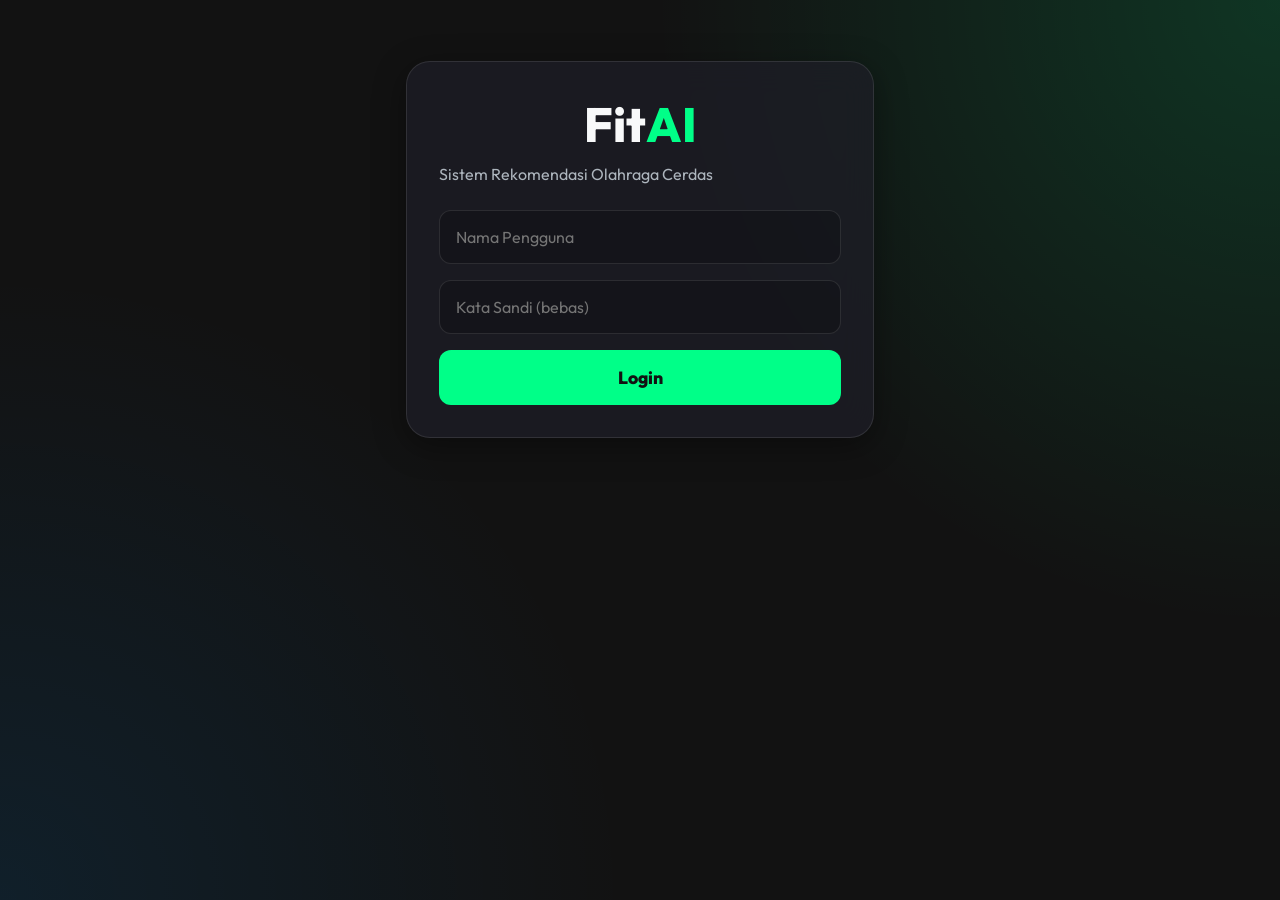
==== sports_app/index.html @ 69529501 "zain" ====
<!DOCTYPE html>
<html lang="id">
<head>
    <meta charset="UTF-8">
    <meta name="viewport" content="width=device-width, initial-scale=1.0">
    <title>Sistem Rekomendasi Olahraga Cerdas</title>
    <link href="https://fonts.googleapis.com/css2?family=Outfit:wght@300;400;600;800&display=swap" rel="stylesheet">
    <link rel="stylesheet" href="style.css">
</head>
<body>
    <div class="app-container">
        <!-- VIEW: LOGIN -->
        <section id="view-login" class="view active glass-panel">
            <h1 class="logo-text">Fit<span class="accent">AI</span></h1>
            <p>Sistem Rekomendasi Olahraga Cerdas</p>
            <form id="login-form">
                <input type="text" id="username" placeholder="Nama Pengguna" required>
                <input type="password" id="password" placeholder="Kata Sandi (bebas)" required>
                <button type="submit" class="btn primary-btn">Login</button>
            </form>
        </section>

        <!-- VIEW: IDENTITAS -->
        <section id="view-identitas" class="view glass-panel">
            <h2>Lengkapi Identitas Anda</h2>
            <p>Data biometrik diperlukan agar AI dapat merekomendasikan olahraga yang tepat.</p>
            <form id="identitas-form">
                <div class="input-group">
                    <label for="age">Usia (10-65 tahun):</label>
                    <input type="number" id="age" min="10" max="65" required>
                </div>
                <div class="input-group">
                    <label for="weight">Berat Badan (kg):</label>
                    <input type="number" id="weight" min="20" max="200" required>
                </div>
                <div class="input-group">
                    <label for="height">Tinggi Badan (cm):</label>
                    <input type="number" id="height" min="100" max="250" required>
                </div>
                <div class="input-group">
                    <label for="disability">Kondisi Khusus / Disabilitas:</label>
                    <select id="disability">
                        <option value="none">Tidak Ada (Sehat)</option>
                        <option value="wheelchair">Pengguna Kursi Roda</option>
                        <option value="asthma">Asma Ringan</option>
                        <option value="joint_pain">Nyeri Sendi / Osteoartritis</option>
                    </select>
                </div>
                <button type="submit" class="btn primary-btn">Simpan & Lanjutkan</button>
            </form>
        </section>

        <!-- VIEW: DASHBOARD -->
        <section id="view-dashboard" class="view glass-panel">
            <header class="dashboard-header">
                <h2>Halo, <span id="user-display">User</span>! 👋</h2>
                <button id="btn-logout" class="btn outline-btn small-btn">Logout</button>
            </header>
            
            <div class="profile-card">
                <h3>Profil Biometrik Anda</h3>
                <p>Status: <strong id="profile-status" class="accent">Menganalisis...</strong></p>
            </div>

            <div class="menu-grid">
                <button id="btn-rekomendasi" class="card-btn">
                    <span class="icon">🏃</span>
                    Rekomendasi Olahraga
                </button>
                <button id="btn-misi" class="card-btn">
                    <span class="icon">🎯</span>
                    Misi Harian
                </button>
                <button id="btn-timer" class="card-btn">
                    <span class="icon">⏱️</span>
                    Mulai Olahraga (Timer)
                </button>
            </div>
        </section>

        <!-- VIEW: REKOMENDASI OLAHRAGA -->
        <section id="view-rekomendasi" class="view glass-panel">
            <button class="btn back-btn" data-target="view-dashboard">⬅ Kembali ke Dashboard</button>
            <h2>Rekomendasi AI 🤖</h2>
            <p>Berdasarkan profil Anda, berikut adalah olahraga terbaik:</p>
            
            <div id="rekomendasi-list" class="list-container">
                <!-- Diisi oleh JS -->
            </div>
        </section>

        <!-- VIEW: MISI HARIAN -->
        <section id="view-misi" class="view glass-panel">
            <button class="btn back-btn" data-target="view-dashboard">⬅ Kembali ke Dashboard</button>
            <h2>Misi Harian Anda 🎯</h2>
            <div class="mission-card">
                <input type="checkbox" id="misi1">
                <label for="misi1">Lakukan pemanasan selama 5 menit</label>
            </div>
            <div class="mission-card">
                <input type="checkbox" id="misi2">
                <label for="misi2">Selesaikan sesi olahraga rekomendasi AI hari ini</label>
            </div>
            <div class="mission-card">
                <input type="checkbox" id="misi3">
                <label for="misi3">Minum 2 liter air putih setelah berolahraga</label>
            </div>
        </section>

        <!-- VIEW: TIMER -->
        <section id="view-timer" class="view glass-panel">
            <button class="btn back-btn" data-target="view-dashboard">⬅ Kembali ke Dashboard</button>
            <h2>Sesi Olahraga ⏱️</h2>
            <p>Waktu yang disarankan AI: <strong id="ai-timer-recommendation">-- menit</strong></p>
            
            <div class="timer-display" id="timer-display">00:00</div>
            
            <div class="timer-controls">
                <button id="btn-start-timer" class="btn primary-btn">Mulai</button>
                <button id="btn-pause-timer" class="btn outline-btn">Jeda</button>
                <button id="btn-reset-timer" class="btn alert-btn">Reset</button>
            </div>
        </section>
    </div>
    
    <script src="app.js"></script>
</body>
</html>
---- sports_app/style.css ----
:root {
    --bg-dark: #121212;
    --bg-panel: rgba(30, 30, 40, 0.7);
    --border-panel: rgba(255, 255, 255, 0.1);
    --text-main: #f8f9fa;
    --text-muted: #adb5bd;
    --accent: #00ff88;
    --accent-hover: #00cc6a;
    --alert: #ff4757;
    --glass-shadow: 0 8px 32px 0 rgba(0, 0, 0, 0.37);
}

* {
    box-sizing: border-box;
    margin: 0;
    padding: 0;
    font-family: 'Outfit', sans-serif;
}

body {
    background-color: var(--bg-dark);
    color: var(--text-main);
    min-height: 100vh;
    display: flex;
    justify-content: center;
    align-items: center;
    background-image: 
        radial-gradient(circle at top right, rgba(0, 255, 136, 0.15), transparent 40%),
        radial-gradient(circle at bottom left, rgba(0, 150, 255, 0.1), transparent 40%);
}

.app-container {
    width: 100%;
    max-width: 500px;
    padding: 1rem;
    position: relative;
    min-height: 90vh;
}

.view {
    display: none;
    animation: fadeIn 0.4s ease-out forwards;
}

.view.active {
    display: block;
}

.glass-panel {
    background: var(--bg-panel);
    backdrop-filter: blur(16px);
    -webkit-backdrop-filter: blur(16px);
    border: 1px solid var(--border-panel);
    border-radius: 24px;
    padding: 2rem;
    box-shadow: var(--glass-shadow);
}

h1, h2, h3 {
    margin-bottom: 1rem;
    font-weight: 800;
}

.logo-text {
    font-size: 3rem;
    text-align: center;
    margin-bottom: 0.5rem;
}

.accent {
    color: var(--accent);
}

p {
    color: var(--text-muted);
    margin-bottom: 1.5rem;
    line-height: 1.5;
}

input[type="text"],
input[type="password"],
input[type="number"],
select {
    width: 100%;
    padding: 1rem;
    margin-bottom: 1rem;
    background: rgba(0, 0, 0, 0.2);
    border: 1px solid var(--border-panel);
    border-radius: 12px;
    color: var(--text-main);
    font-size: 1rem;
    outline: none;
    transition: border-color 0.3s;
}

input:focus, select:focus {
    border-color: var(--accent);
}

.input-group label {
    display: block;
    margin-bottom: 0.5rem;
    font-weight: 600;
    color: var(--text-muted);
}

.btn {
    width: 100%;
    padding: 1rem;
    border: none;
    border-radius: 12px;
    font-size: 1.1rem;
    font-weight: 800;
    cursor: pointer;
    transition: all 0.3s ease;
}

.primary-btn {
    background-color: var(--accent);
    color: var(--bg-dark);
}

.primary-btn:hover {
    background-color: var(--accent-hover);
    box-shadow: 0 0 20px rgba(0, 255, 136, 0.4);
}

.outline-btn {
    background-color: transparent;
    border: 2px solid var(--text-muted);
    color: var(--text-main);
}

.alert-btn {
    background-color: transparent;
    border: 2px solid var(--alert);
    color: var(--alert);
}

.small-btn {
    width: auto;
    padding: 0.5rem 1rem;
    font-size: 0.9rem;
}

.back-btn {
    background: transparent;
    color: var(--accent);
    text-align: left;
    padding: 0;
    margin-bottom: 1.5rem;
}

.dashboard-header {
    display: flex;
    justify-content: space-between;
    align-items: center;
    margin-bottom: 1.5rem;
}

.profile-card {
    background: rgba(0, 255, 136, 0.05);
    border: 1px solid rgba(0, 255, 136, 0.2);
    border-radius: 16px;
    padding: 1.5rem;
    margin-bottom: 2rem;
}

.menu-grid {
    display: grid;
    grid-template-columns: 1fr;
    gap: 1rem;
}

.card-btn {
    background: rgba(255, 255, 255, 0.05);
    border: 1px solid var(--border-panel);
    border-radius: 16px;
    padding: 1.5rem;
    color: var(--text-main);
    font-size: 1.2rem;
    font-weight: 600;
    cursor: pointer;
    display: flex;
    align-items: center;
    transition: all 0.3s;
}

.card-btn:hover {
    background: rgba(255, 255, 255, 0.1);
    border-color: var(--accent);
    transform: translateY(-2px);
}

.card-btn .icon {
    font-size: 2rem;
    margin-right: 1rem;
}

.list-container {
    display: flex;
    flex-direction: column;
    gap: 1rem;
}

.rek-item {
    background: rgba(255, 255, 255, 0.05);
    padding: 1rem;
    border-radius: 12px;
    border-left: 4px solid var(--accent);
}

.rek-item h4 {
    margin-bottom: 0.2rem;
}

.rek-item p {
    margin-bottom: 0;
    font-size: 0.9rem;
}

.mission-card {
    display: flex;
    align-items: center;
    padding: 1rem;
    background: rgba(255, 255, 255, 0.05);
    border-radius: 12px;
    margin-bottom: 1rem;
}

.mission-card input {
    margin-right: 1rem;
    width: 20px;
    height: 20px;
}

.timer-display {
    font-size: 5rem;
    font-weight: 800;
    text-align: center;
    margin: 2rem 0;
    font-variant-numeric: tabular-nums;
}

.timer-controls {
    display: grid;
    grid-template-columns: 1fr 1fr;
    gap: 1rem;
}

.timer-controls .alert-btn {
    grid-column: span 2;
}

@keyframes fadeIn {
    from { opacity: 0; transform: scale(0.95); }
    to { opacity: 1; transform: scale(1); }
}
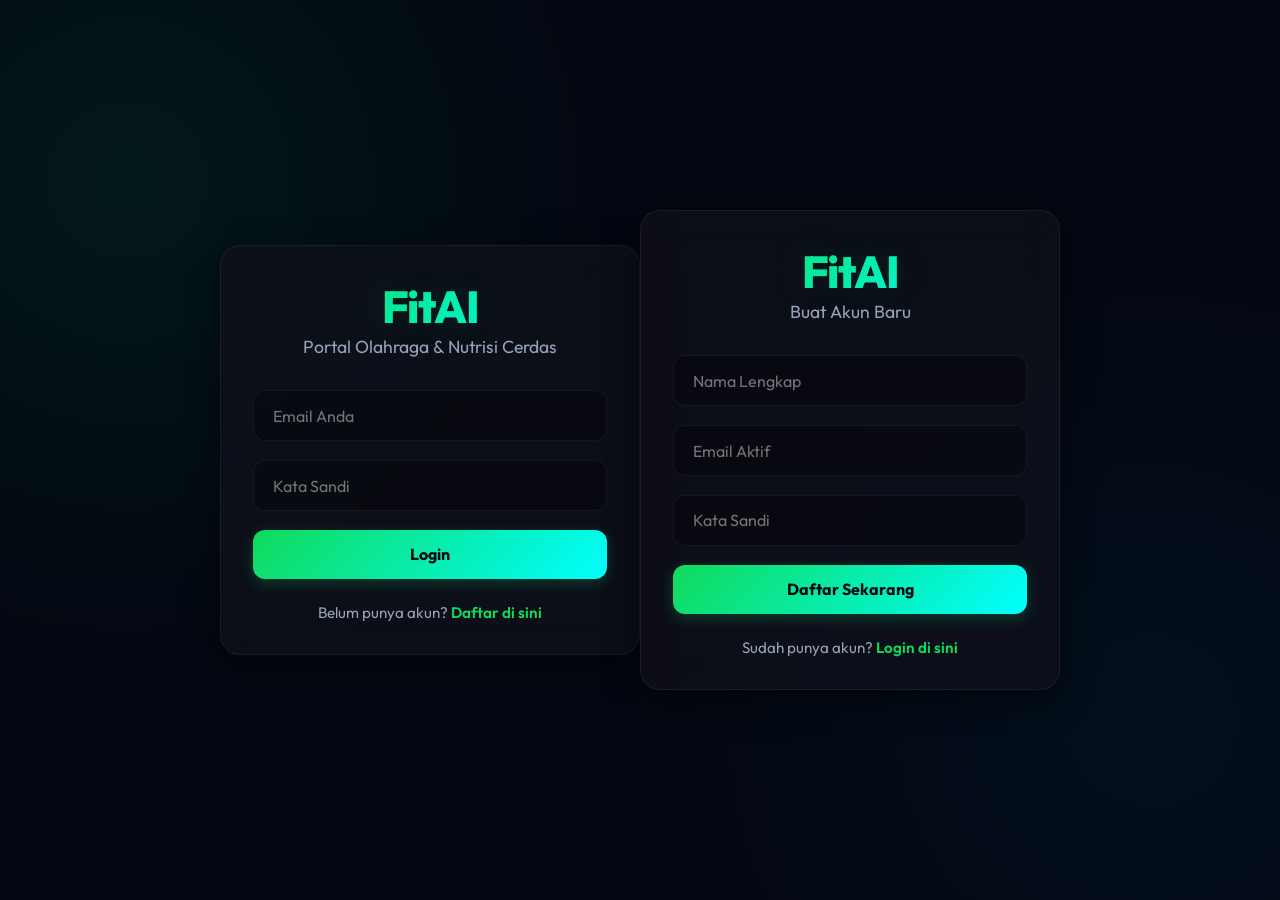
==== commit 18b30a8c: "Feat: Complete Premium FitAI App with Sidebar Layout, Multi-user auth, AI nutrition, and history log" ====
--- a/sports_app/index.html
+++ b/sports_app/index.html
@@ -3,124 +3,373 @@
 <head>
     <meta charset="UTF-8">
     <meta name="viewport" content="width=device-width, initial-scale=1.0">
-    <title>Sistem Rekomendasi Olahraga Cerdas</title>
-    <link href="https://fonts.googleapis.com/css2?family=Outfit:wght@300;400;600;800&display=swap" rel="stylesheet">
+    <title>FitAI - Portal Olahraga & Nutrisi Cerdas</title>
+    <link href="https://fonts.googleapis.com/css2?family=Outfit:wght@300;400;600;700;800&display=swap" rel="stylesheet">
     <link rel="stylesheet" href="style.css">
 </head>
 <body>
-    <div class="app-container">
+    <!-- AUTHENTICATION PANELS (FULL SCREEN) -->
+    <div id="auth-container" class="auth-container">
         <!-- VIEW: LOGIN -->
-        <section id="view-login" class="view active glass-panel">
+        <section id="view-login" class="view auth-panel glass-panel active">
             <h1 class="logo-text">Fit<span class="accent">AI</span></h1>
-            <p>Sistem Rekomendasi Olahraga Cerdas</p>
+            <p class="subtitle">Portal Olahraga & Nutrisi Cerdas</p>
             <form id="login-form">
-                <input type="text" id="username" placeholder="Nama Pengguna" required>
-                <input type="password" id="password" placeholder="Kata Sandi (bebas)" required>
+                <input type="email" id="login-email" placeholder="Email Anda" required>
+                <input type="password" id="login-password" placeholder="Kata Sandi" required>
                 <button type="submit" class="btn primary-btn">Login</button>
             </form>
+            <p class="auth-switch">Belum punya akun? <span id="link-to-register">Daftar di sini</span></p>
         </section>
 
-        <!-- VIEW: IDENTITAS -->
-        <section id="view-identitas" class="view glass-panel">
-            <h2>Lengkapi Identitas Anda</h2>
-            <p>Data biometrik diperlukan agar AI dapat merekomendasikan olahraga yang tepat.</p>
-            <form id="identitas-form">
-                <div class="input-group">
-                    <label for="age">Usia (10-65 tahun):</label>
-                    <input type="number" id="age" min="10" max="65" required>
-                </div>
-                <div class="input-group">
-                    <label for="weight">Berat Badan (kg):</label>
-                    <input type="number" id="weight" min="20" max="200" required>
-                </div>
-                <div class="input-group">
-                    <label for="height">Tinggi Badan (cm):</label>
-                    <input type="number" id="height" min="100" max="250" required>
-                </div>
-                <div class="input-group">
-                    <label for="disability">Kondisi Khusus / Disabilitas:</label>
-                    <select id="disability">
-                        <option value="none">Tidak Ada (Sehat)</option>
-                        <option value="wheelchair">Pengguna Kursi Roda</option>
-                        <option value="asthma">Asma Ringan</option>
-                        <option value="joint_pain">Nyeri Sendi / Osteoartritis</option>
-                    </select>
-                </div>
-                <button type="submit" class="btn primary-btn">Simpan & Lanjutkan</button>
+        <!-- VIEW: REGISTER -->
+        <section id="view-register" class="view auth-panel glass-panel">
+            <h1 class="logo-text">Fit<span class="accent">AI</span></h1>
+            <p class="subtitle">Buat Akun Baru</p>
+            <form id="register-form">
+                <input type="text" id="reg-name" placeholder="Nama Lengkap" required>
+                <input type="email" id="reg-email" placeholder="Email Aktif" required>
+                <input type="password" id="reg-password" placeholder="Kata Sandi" required>
+                <button type="submit" class="btn primary-btn">Daftar Sekarang</button>
             </form>
+            <p class="auth-switch">Sudah punya akun? <span id="link-to-login">Login di sini</span></p>
         </section>
-
-        <!-- VIEW: DASHBOARD -->
-        <section id="view-dashboard" class="view glass-panel">
-            <header class="dashboard-header">
-                <h2>Halo, <span id="user-display">User</span>! 👋</h2>
-                <button id="btn-logout" class="btn outline-btn small-btn">Logout</button>
-            </header>
-            
-            <div class="profile-card">
-                <h3>Profil Biometrik Anda</h3>
-                <p>Status: <strong id="profile-status" class="accent">Menganalisis...</strong></p>
+    </div>
+
+    <!-- MAIN APP LAYOUT (SIDEBAR + CONTENT - HIDDEN BY DEFAULT) -->
+    <div id="app-layout" class="app-layout hidden">
+        <!-- LEFT SIDEBAR -->
+        <aside class="sidebar glass-panel">
+            <div class="sidebar-header">
+                <h2 class="logo-text-sm">Fit<span class="accent">AI</span></h2>
+                <div class="user-avatar-card">
+                    <div class="avatar-circle" id="user-avatar-initials">U</div>
+                    <div class="avatar-info">
+                        <h4 id="sidebar-user-name">Nama User</h4>
+                        <p id="sidebar-user-role" class="role-badge">User</p>
+                    </div>
+                </div>
             </div>
 
-            <div class="menu-grid">
-                <button id="btn-rekomendasi" class="card-btn">
-                    <span class="icon">🏃</span>
-                    Rekomendasi Olahraga
-                </button>
-                <button id="btn-misi" class="card-btn">
-                    <span class="icon">🎯</span>
-                    Misi Harian
-                </button>
-                <button id="btn-timer" class="card-btn">
-                    <span class="icon">⏱️</span>
-                    Mulai Olahraga (Timer)
-                </button>
+            <!-- NAVIGATION ITEMS (DYNAMICALLY SHOWN) -->
+            <nav class="sidebar-nav">
+                <!-- USER MENU -->
+                <ul id="menu-user-list" class="nav-list">
+                    <li class="nav-item active" data-target="view-dashboard">
+                        <span class="nav-icon">📊</span> Dashboard
+                    </li>
+                    <li class="nav-item" data-target="view-identitas">
+                        <span class="nav-icon">📝</span> Lengkapi Profil
+                    </li>
+                    <li class="nav-item" data-target="view-rekomendasi">
+                        <span class="nav-icon">🤖</span> Rekomendasi AI
+                    </li>
+                    <li class="nav-item" data-target="view-misi">
+                        <span class="nav-icon">🎯</span> Misi Harian
+                    </li>
+                    <li class="nav-item" data-target="view-timer">
+                        <span class="nav-icon">⏱️</span> Timer Olahraga
+                    </li>
+                    <li class="nav-item" data-target="view-riwayat">
+                        <span class="nav-icon">📜</span> Riwayat Misi
+                    </li>
+                    <li class="nav-item" data-target="view-feedback">
+                        <span class="nav-icon">⭐</span> Kirim Ulasan
+                    </li>
+                </ul>
+
+                <!-- ADMIN MENU -->
+                <ul id="menu-admin-list" class="nav-list hidden">
+                    <li class="nav-item active" data-target="view-admin-users">
+                        <span class="nav-icon">👥</span> Daftar Pengguna
+                    </li>
+                    <li class="nav-item" data-target="view-admin-feedbacks">
+                        <span class="nav-icon">📥</span> Ulasan & Laporan
+                    </li>
+                </ul>
+            </nav>
+
+            <div class="sidebar-footer">
+                <button id="btn-logout" class="btn alert-btn outline-btn">Logout</button>
             </div>
-        </section>
-
-        <!-- VIEW: REKOMENDASI OLAHRAGA -->
-        <section id="view-rekomendasi" class="view glass-panel">
-            <button class="btn back-btn" data-target="view-dashboard">⬅ Kembali ke Dashboard</button>
-            <h2>Rekomendasi AI 🤖</h2>
-            <p>Berdasarkan profil Anda, berikut adalah olahraga terbaik:</p>
-            
-            <div id="rekomendasi-list" class="list-container">
-                <!-- Diisi oleh JS -->
-            </div>
-        </section>
-
-        <!-- VIEW: MISI HARIAN -->
-        <section id="view-misi" class="view glass-panel">
-            <button class="btn back-btn" data-target="view-dashboard">⬅ Kembali ke Dashboard</button>
-            <h2>Misi Harian Anda 🎯</h2>
-            <div class="mission-card">
-                <input type="checkbox" id="misi1">
-                <label for="misi1">Lakukan pemanasan selama 5 menit</label>
-            </div>
-            <div class="mission-card">
-                <input type="checkbox" id="misi2">
-                <label for="misi2">Selesaikan sesi olahraga rekomendasi AI hari ini</label>
-            </div>
-            <div class="mission-card">
-                <input type="checkbox" id="misi3">
-                <label for="misi3">Minum 2 liter air putih setelah berolahraga</label>
-            </div>
-        </section>
-
-        <!-- VIEW: TIMER -->
-        <section id="view-timer" class="view glass-panel">
-            <button class="btn back-btn" data-target="view-dashboard">⬅ Kembali ke Dashboard</button>
-            <h2>Sesi Olahraga ⏱️</h2>
-            <p>Waktu yang disarankan AI: <strong id="ai-timer-recommendation">-- menit</strong></p>
-            
-            <div class="timer-display" id="timer-display">00:00</div>
-            
-            <div class="timer-controls">
-                <button id="btn-start-timer" class="btn primary-btn">Mulai</button>
-                <button id="btn-pause-timer" class="btn outline-btn">Jeda</button>
-                <button id="btn-reset-timer" class="btn alert-btn">Reset</button>
-            </div>
-        </section>
+        </aside>
+
+        <!-- RIGHT CONTENT AREA -->
+        <main class="content-area">
+            <!-- VIEW: USER DASHBOARD -->
+            <section id="view-dashboard" class="content-view active-view">
+                <div class="view-header">
+                    <h2>Dashboard Olahraga Anda</h2>
+                    <p>Pantau perkembangan biometrik dan kebugaran Anda hari ini.</p>
+                </div>
+
+                <div class="dashboard-grid">
+                    <!-- AI Motivation Card -->
+                    <div class="glass-panel highlight-panel ai-motivation-card">
+                        <h3>💡 AI Motivasi Hari Ini</h3>
+                        <p id="ai-motivation-text">Silakan lengkapi profil biometrik Anda terlebih dahulu di menu sebelah kiri agar AI dapat menyusun kalimat motivasi khusus untuk Anda!</p>
+                    </div>
+
+                    <!-- Health Status Card -->
+                    <div class="glass-panel info-card">
+                        <h3>Profil Biometrik Anda</h3>
+                        <ul class="stats-list">
+                            <li><span>Usia:</span> <strong id="dash-age">--</strong></li>
+                            <li><span>IMT (BMI):</span> <strong id="dash-bmi">--</strong></li>
+                            <li><span>Status Tubuh:</span> <strong id="dash-status" class="accent">--</strong></li>
+                            <li><span>Kondisi Khusus:</span> <strong id="dash-disability">--</strong></li>
+                        </ul>
+                    </div>
+
+                    <!-- Mission Progress Card -->
+                    <div class="glass-panel info-card progress-dashboard-card">
+                        <h3>Progres Misi Hari Ini</h3>
+                        <div class="dashboard-progress-container">
+                            <div class="dashboard-progress-bar">
+                                <div id="dash-progress-fill" class="progress-fill" style="width: 0%"></div>
+                            </div>
+                            <span id="dash-progress-percent" class="progress-percentage-text">0% Selesai</span>
+                        </div>
+                        <p class="sub-text">Selesaikan semua misi dan dapatkan apresiasi khusus dari AI!</p>
+                    </div>
+                </div>
+            </section>
+
+            <!-- VIEW: LENGKAPI IDENTITAS -->
+            <section id="view-identitas" class="content-view">
+                <div class="view-header">
+                    <h2>Lengkapi Identitas & Biometrik</h2>
+                    <p>Bantu AI mengidentifikasi kondisi tubuh Anda untuk hasil olahraga dan nutrisi yang optimal.</p>
+                </div>
+
+                <form id="identitas-form" class="glass-panel form-panel">
+                    <div class="form-group">
+                        <label for="age">Usia Anda (10 - 65 tahun):</label>
+                        <input type="number" id="age" min="10" max="65" required placeholder="Contoh: 25">
+                    </div>
+                    <div class="form-group-row">
+                        <div class="form-group">
+                            <label for="weight">Berat Badan (kg):</label>
+                            <input type="number" id="weight" min="20" max="200" required placeholder="Contoh: 60">
+                        </div>
+                        <div class="form-group">
+                            <label for="height">Tinggi Badan (cm):</label>
+                            <input type="number" id="height" min="100" max="250" required placeholder="Contoh: 170">
+                        </div>
+                    </div>
+                    <div class="form-group">
+                        <label for="disability">Kondisi Khusus / Disabilitas:</label>
+                        <select id="disability">
+                            <option value="none">Tidak Ada (Sehat bugar)</option>
+                            <option value="wheelchair">Pengguna Kursi Roda</option>
+                            <option value="asthma">Asma Ringan</option>
+                            <option value="joint_pain">Nyeri Sendi / Rematik / Lansia</option>
+                        </select>
+                    </div>
+                    <button type="submit" class="btn primary-btn">Simpan Profil Biometrik</button>
+                </form>
+            </section>
+
+            <!-- VIEW: REKOMENDASI AI -->
+            <section id="view-rekomendasi" class="content-view">
+                <div class="view-header">
+                    <h2>Rekomendasi AI 🤖</h2>
+                    <p>Program kebugaran dan gizi ramah kantong yang disusun khusus untuk Anda.</p>
+                </div>
+
+                <div class="recs-grid">
+                    <!-- WORKOUT RECOMMENDATIONS -->
+                    <div class="glass-panel rec-card">
+                        <h3>🏃 Rekomendasi Olahraga Cerdas</h3>
+                        <div id="recs-workout-container" class="recs-container">
+                            <p class="muted-text">Menunggu analisis profil biometrik Anda...</p>
+                        </div>
+                    </div>
+
+                    <!-- NUTRITION RECOMMENDATIONS -->
+                    <div class="glass-panel rec-card">
+                        <h3>🍎 Gizi & Makanan Murah Bergizi</h3>
+                        <div id="recs-nutrition-container" class="recs-container">
+                            <p class="muted-text">Menunggu analisis profil biometrik Anda...</p>
+                        </div>
+                    </div>
+                </div>
+            </section>
+
+            <!-- VIEW: MISI HARIAN -->
+            <section id="view-misi" class="content-view">
+                <div class="view-header">
+                    <h2>Misi Harian Anda 🎯</h2>
+                    <p>Selesaikan latihan harian ini untuk membentuk kedisiplinan hidup sehat.</p>
+                </div>
+
+                <div class="glass-panel mission-panel">
+                    <!-- Progress Bar -->
+                    <div class="mission-progress-header">
+                        <h3>Progres Hari Ini</h3>
+                        <span id="mission-progress-text">0% (0 dari 3 Misi)</span>
+                    </div>
+                    <div class="progress-bar-container">
+                        <div id="mission-progress-bar" class="progress-bar-fill" style="width: 0%"></div>
+                    </div>
+
+                    <!-- Checked list -->
+                    <div class="mission-list">
+                        <div class="mission-item">
+                            <input type="checkbox" id="misi-warmup" class="mission-checkbox">
+                            <label for="misi-warmup">Lakukan pemanasan peregangan otot selama 5 menit</label>
+                        </div>
+                        <div class="mission-item">
+                            <input type="checkbox" id="misi-workout" class="mission-checkbox">
+                            <label for="misi-workout">Selesaikan rekomendasi olahraga AI hari ini</label>
+                        </div>
+                        <div class="mission-item">
+                            <input type="checkbox" id="misi-hydrate" class="mission-checkbox">
+                            <label for="misi-hydrate">Minum 2 liter air putih dan konsumsi makanan rekomendasi AI</label>
+                        </div>
+                    </div>
+
+                    <!-- Save lock button -->
+                    <button id="btn-save-history" class="btn primary-btn">Simpan Riwayat Misi Hari Ini 💾</button>
+                </div>
+
+                <!-- AI Appreciation Popup Card (Hidden initially) -->
+                <div id="ai-appreciation-card" class="glass-panel highlight-panel ai-appreciation-popup hidden">
+                    <h3>🏆 Apresiasi Keberhasilan AI</h3>
+                    <p id="ai-appreciation-text-content">Luar biasa! Anda telah menyelesaikan semua misi hari ini. Tetap konsisten!</p>
+                    <button id="btn-close-appreciation" class="btn small-btn outline-btn">Tutup</button>
+                </div>
+            </section>
+
+            <!-- VIEW: TIMER OLAHRAGA -->
+            <section id="view-timer" class="content-view">
+                <div class="view-header">
+                    <h2>Timer Sesi Olahraga ⏱️</h2>
+                    <p>Sesi latihan terpandu yang disesuaikan secara cerdas dengan daya tahan fisik Anda.</p>
+                </div>
+
+                <div class="glass-panel timer-panel">
+                    <p>Waktu latihan direkomendasikan AI: <strong id="timer-ai-recommendation" class="accent">-- menit</strong></p>
+                    
+                    <div class="timer-circle-container">
+                        <div class="timer-circle">
+                            <div class="timer-display" id="timer-time-display">00:00</div>
+                        </div>
+                    </div>
+
+                    <div class="timer-controls">
+                        <button id="btn-timer-start" class="btn primary-btn">Mulai</button>
+                        <button id="btn-timer-pause" class="btn outline-btn">Jeda</button>
+                        <button id="btn-timer-reset" class="btn alert-btn outline-btn">Reset</button>
+                    </div>
+                </div>
+            </section>
+
+            <!-- VIEW: RIWAYAT MISI -->
+            <section id="view-riwayat" class="content-view">
+                <div class="view-header">
+                    <h2>Riwayat Aktivitas Olahraga 📜</h2>
+                    <p>Catatan rekam jejak perjuangan hidup sehat Anda dari hari ke hari.</p>
+                </div>
+
+                <div class="glass-panel history-panel">
+                    <h3>Kalender Riwayat Latihan</h3>
+                    <div id="history-list-container" class="history-list-container">
+                        <!-- Rendered by JS -->
+                        <p class="muted-text">Belum ada riwayat aktivitas yang tercatat. Selesaikan misi harian Anda dan simpan riwayatnya!</p>
+                    </div>
+                </div>
+            </section>
+
+            <!-- VIEW: KIRIM ULASAN & LAPORAN -->
+            <section id="view-feedback" class="content-view">
+                <div class="view-header">
+                    <h2>Penilaian & Laporan Kendala 📝</h2>
+                    <p>Berikan ulasan Anda terhadap aplikasi atau laporkan bug yang Anda temukan untuk perbaikan kami.</p>
+                </div>
+
+                <form id="feedback-form" class="glass-panel form-panel">
+                    <!-- Rating Stars -->
+                    <div class="form-group">
+                        <label>Berikan Rating Anda:</label>
+                        <div class="star-rating">
+                            <span class="star-btn" data-value="1">★</span>
+                            <span class="star-btn" data-value="2">★</span>
+                            <span class="star-btn" data-value="3">★</span>
+                            <span class="star-btn" data-value="4">★</span>
+                            <span class="star-btn" data-value="5">★</span>
+                        </div>
+                        <input type="hidden" id="feedback-rating-value" required value="0">
+                    </div>
+
+                    <div class="form-group">
+                        <label for="feedback-review">Ulasan & Penilaian Aplikasi:</label>
+                        <textarea id="feedback-review" rows="3" required placeholder="Tuliskan pengalaman Anda menggunakan FitAI..."></textarea>
+                    </div>
+
+                    <div class="form-group">
+                        <label for="feedback-report">Laporkan Masalah / Bug (Opsional):</label>
+                        <textarea id="feedback-report" rows="3" placeholder="Tuliskan jika ada kendala, eror, atau fitur yang lambat..."></textarea>
+                    </div>
+
+                    <button type="submit" class="btn primary-btn">Kirim Masukan Anda</button>
+                </form>
+            </section>
+
+            <!-- VIEW: ADMIN DAFTAR PENGGUNA -->
+            <section id="view-admin-users" class="content-view">
+                <div class="view-header">
+                    <h2>Panel Admin - Daftar Pengguna 👥</h2>
+                    <p>Pantau pengguna yang terdaftar beserta analisis biometrik dasar mereka.</p>
+                </div>
+
+                <div class="glass-panel admin-table-panel">
+                    <h3>Total Pengguna Terdaftar: <span id="admin-total-users" class="accent">0</span></h3>
+                    <div class="table-responsive">
+                        <table class="admin-table">
+                            <thead>
+                                <tr>
+                                    <th>Nama Lengkap</th>
+                                    <th>Email</th>
+                                    <th>Usia</th>
+                                    <th>Status IMT</th>
+                                    <th>Disabilitas/Medis</th>
+                                </tr>
+                            </thead>
+                            <tbody id="admin-users-tbody">
+                                <!-- Rendered by JS -->
+                            </tbody>
+                        </table>
+                    </div>
+                </div>
+            </section>
+
+            <!-- VIEW: ADMIN ULASAN & LAPORAN -->
+            <section id="view-admin-feedbacks" class="content-view">
+                <div class="view-header">
+                    <h2>Panel Admin - Ulasan & Laporan Masuk 📥</h2>
+                    <p>Evaluasi masukan pengguna serta pelajari kendala teknis yang dilaporkan.</p>
+                </div>
+
+                <div class="feedback-admin-grid">
+                    <!-- Reviews Box -->
+                    <div class="glass-panel admin-feed-box">
+                        <h3>Ulasan Pengguna ⭐</h3>
+                        <div id="admin-reviews-list" class="admin-feed-list">
+                            <!-- Rendered by JS -->
+                        </div>
+                    </div>
+
+                    <!-- Bug Reports Box -->
+                    <div class="glass-panel admin-feed-box">
+                        <h3>Laporan Kendala / Bug ⚙️</h3>
+                        <div id="admin-reports-list" class="admin-feed-list">
+                            <!-- Rendered by JS -->
+                        </div>
+                    </div>
+                </div>
+            </section>
+        </main>
     </div>
     
     <script src="app.js"></script>
--- a/sports_app/style.css
+++ b/sports_app/style.css
@@ -1,13 +1,21 @@
+/* --- FITAI PREMIUM STYLE --- */
 :root {
-    --bg-dark: #121212;
-    --bg-panel: rgba(30, 30, 40, 0.7);
-    --border-panel: rgba(255, 255, 255, 0.1);
-    --text-main: #f8f9fa;
-    --text-muted: #adb5bd;
-    --accent: #00ff88;
-    --accent-hover: #00cc6a;
-    --alert: #ff4757;
-    --glass-shadow: 0 8px 32px 0 rgba(0, 0, 0, 0.37);
+    --bg-dark: hsl(224, 71%, 4%);
+    --bg-panel: rgba(18, 18, 28, 0.7);
+    --border-glass: rgba(255, 255, 255, 0.06);
+    --border-active: rgba(0, 255, 136, 0.25);
+    
+    --text-primary: #f8fafc;
+    --text-secondary: #94a3b8;
+    --text-muted: #64748b;
+    
+    --accent-emerald: hsl(142, 86%, 46%);
+    --accent-cyan: hsl(180, 100%, 50%);
+    --accent-alert: hsl(354, 70%, 54%);
+    --accent-glow: rgba(0, 255, 136, 0.35);
+    
+    --glass-shadow: 0 8px 32px 0 rgba(0, 0, 0, 0.5);
+    --transition-smooth: all 0.4s cubic-bezier(0.16, 1, 0.3, 1);
 }
 
 * {
@@ -19,240 +27,859 @@
 
 body {
     background-color: var(--bg-dark);
-    color: var(--text-main);
+    color: var(--text-primary);
     min-height: 100vh;
-    display: flex;
-    justify-content: center;
-    align-items: center;
+    overflow-x: hidden;
     background-image: 
-        radial-gradient(circle at top right, rgba(0, 255, 136, 0.15), transparent 40%),
-        radial-gradient(circle at bottom left, rgba(0, 150, 255, 0.1), transparent 40%);
-}
-
-.app-container {
-    width: 100%;
-    max-width: 500px;
-    padding: 1rem;
-    position: relative;
-    min-height: 90vh;
-}
-
-.view {
-    display: none;
-    animation: fadeIn 0.4s ease-out forwards;
-}
-
-.view.active {
-    display: block;
-}
-
+        radial-gradient(circle at 10% 20%, rgba(0, 255, 136, 0.07), transparent 35%),
+        radial-gradient(circle at 90% 80%, rgba(0, 180, 255, 0.05), transparent 35%);
+}
+
+/* --- LOGO & TYPOGRAPHY --- */
+.logo-text {
+    font-size: 2.8rem;
+    font-weight: 800;
+    letter-spacing: -1.5px;
+    background: linear-gradient(135deg, var(--accent-emerald), var(--accent-cyan));
+    -webkit-background-clip: text;
+    -webkit-text-fill-color: transparent;
+    text-shadow: 0 0 40px rgba(0, 255, 136, 0.15);
+}
+
+.logo-text-sm {
+    font-size: 1.8rem;
+    font-weight: 800;
+    letter-spacing: -1px;
+    background: linear-gradient(135deg, var(--accent-emerald), var(--accent-cyan));
+    -webkit-background-clip: text;
+    -webkit-text-fill-color: transparent;
+}
+
+.accent {
+    color: var(--accent-emerald);
+}
+
+.subtitle {
+    color: var(--text-secondary);
+    font-size: 1.1rem;
+    margin-bottom: 2rem;
+}
+
+.muted-text {
+    color: var(--text-muted);
+    font-style: italic;
+}
+
+/* --- UTILITIES: GLASS PANEL --- */
 .glass-panel {
     background: var(--bg-panel);
-    backdrop-filter: blur(16px);
-    -webkit-backdrop-filter: blur(16px);
-    border: 1px solid var(--border-panel);
-    border-radius: 24px;
+    backdrop-filter: blur(20px);
+    -webkit-backdrop-filter: blur(20px);
+    border: 1px solid var(--border-glass);
+    border-radius: 20px;
     padding: 2rem;
     box-shadow: var(--glass-shadow);
-}
-
-h1, h2, h3 {
-    margin-bottom: 1rem;
+    transition: var(--transition-smooth);
+}
+
+.glass-panel:hover {
+    border-color: rgba(255, 255, 255, 0.1);
+    box-shadow: 0 12px 40px 0 rgba(0, 0, 0, 0.6);
+}
+
+.highlight-panel {
+    border-color: var(--border-active);
+    background: linear-gradient(135deg, var(--bg-panel), rgba(0, 255, 136, 0.02));
+    box-shadow: 0 8px 32px 0 rgba(0, 255, 136, 0.05);
+}
+
+/* --- AUTHENTICATION STYLING --- */
+.auth-container {
+    min-height: 100vh;
+    display: flex;
+    justify-content: center;
+    align-items: center;
+    padding: 1.5rem;
+}
+
+.auth-panel {
+    width: 100%;
+    max-width: 420px;
+    text-align: center;
+    animation: authFadeIn 0.6s cubic-bezier(0.16, 1, 0.3, 1) forwards;
+}
+
+.auth-switch {
+    margin-top: 1.5rem;
+    color: var(--text-secondary);
+    font-size: 0.95rem;
+}
+
+.auth-switch span {
+    color: var(--accent-emerald);
+    cursor: pointer;
+    font-weight: 600;
+    transition: var(--transition-smooth);
+}
+
+.auth-switch span:hover {
+    text-shadow: 0 0 10px var(--accent-glow);
+}
+
+/* --- LAYOUT STRUCTURE --- */
+.app-layout {
+    display: flex;
+    min-height: 100vh;
+}
+
+.sidebar {
+    width: 280px;
+    flex-shrink: 0;
+    border-radius: 0;
+    border-top: none;
+    border-bottom: none;
+    border-left: none;
+    padding: 2rem 1.5rem;
+    display: flex;
+    flex-direction: column;
+    height: 100vh;
+    position: sticky;
+    top: 0;
+    z-index: 100;
+}
+
+.content-area {
+    flex-grow: 1;
+    padding: 3rem;
+    overflow-y: auto;
+    height: 100vh;
+}
+
+/* --- SIDEBAR COMPONENTS --- */
+.sidebar-header {
+    margin-bottom: 2.5rem;
+}
+
+.user-avatar-card {
+    display: flex;
+    align-items: center;
+    gap: 1rem;
+    margin-top: 1.5rem;
+    padding: 0.8rem;
+    background: rgba(255, 255, 255, 0.02);
+    border-radius: 14px;
+    border: 1px solid rgba(255, 255, 255, 0.03);
+}
+
+.avatar-circle {
+    width: 48px;
+    height: 48px;
+    border-radius: 50%;
+    background: linear-gradient(135deg, var(--accent-emerald), var(--accent-cyan));
+    color: var(--bg-dark);
+    display: flex;
+    justify-content: center;
+    align-items: center;
     font-weight: 800;
-}
-
-.logo-text {
-    font-size: 3rem;
+    font-size: 1.25rem;
+    box-shadow: 0 0 15px rgba(0, 255, 136, 0.3);
+}
+
+.avatar-info h4 {
+    font-size: 0.95rem;
+    font-weight: 700;
+}
+
+.role-badge {
+    font-size: 0.75rem;
+    color: var(--accent-cyan);
+    font-weight: 700;
+    text-transform: uppercase;
+    letter-spacing: 0.5px;
+}
+
+.sidebar-nav {
+    flex-grow: 1;
+}
+
+.nav-list {
+    list-style: none;
+    display: flex;
+    flex-direction: column;
+    gap: 0.5rem;
+}
+
+.nav-item {
+    display: flex;
+    align-items: center;
+    gap: 1rem;
+    padding: 0.85rem 1.2rem;
+    border-radius: 12px;
+    color: var(--text-secondary);
+    font-weight: 600;
+    font-size: 1rem;
+    cursor: pointer;
+    transition: var(--transition-smooth);
+}
+
+.nav-item:hover {
+    color: var(--text-primary);
+    background: rgba(255, 255, 255, 0.03);
+    transform: translateX(4px);
+}
+
+.nav-item.active {
+    color: var(--bg-dark);
+    background: linear-gradient(135deg, var(--accent-emerald), var(--accent-cyan));
+    box-shadow: 0 4px 20px rgba(0, 255, 136, 0.25);
+    font-weight: 700;
+}
+
+.nav-item.active .nav-icon {
+    filter: brightness(0.2);
+}
+
+.sidebar-footer {
+    margin-top: auto;
+}
+
+/* --- BUTTONS & INPUTS --- */
+.btn {
+    display: inline-block;
+    width: 100%;
+    padding: 0.9rem;
+    border: none;
+    border-radius: 12px;
+    font-size: 1rem;
+    font-weight: 700;
+    cursor: pointer;
+    transition: var(--transition-smooth);
     text-align: center;
-    margin-bottom: 0.5rem;
-}
-
-.accent {
-    color: var(--accent);
-}
-
-p {
-    color: var(--text-muted);
-    margin-bottom: 1.5rem;
-    line-height: 1.5;
+    text-decoration: none;
+}
+
+.primary-btn {
+    background: linear-gradient(135deg, var(--accent-emerald), var(--accent-cyan));
+    color: var(--bg-dark);
+    box-shadow: 0 4px 15px rgba(0, 255, 136, 0.2);
+}
+
+.primary-btn:hover {
+    transform: translateY(-2px);
+    box-shadow: 0 6px 25px rgba(0, 255, 136, 0.4);
+}
+
+.outline-btn {
+    background: transparent;
+    border: 2px solid var(--text-secondary);
+    color: var(--text-primary);
+}
+
+.outline-btn:hover {
+    border-color: var(--text-primary);
+    background: rgba(255, 255, 255, 0.02);
+}
+
+.alert-btn {
+    border-color: var(--accent-alert);
+    color: var(--accent-alert);
+}
+
+.alert-btn:hover {
+    background: rgba(255, 71, 87, 0.05);
+    box-shadow: 0 0 15px rgba(255, 71, 87, 0.2);
+}
+
+.small-btn {
+    width: auto;
+    padding: 0.4rem 1rem;
+    font-size: 0.85rem;
 }
 
 input[type="text"],
+input[type="email"],
 input[type="password"],
 input[type="number"],
-select {
+select,
+textarea {
     width: 100%;
-    padding: 1rem;
-    margin-bottom: 1rem;
-    background: rgba(0, 0, 0, 0.2);
-    border: 1px solid var(--border-panel);
+    padding: 0.9rem 1.2rem;
+    margin-bottom: 1.2rem;
+    background: rgba(0, 0, 0, 0.3);
+    border: 1px solid var(--border-glass);
     border-radius: 12px;
-    color: var(--text-main);
+    color: var(--text-primary);
     font-size: 1rem;
     outline: none;
-    transition: border-color 0.3s;
-}
-
-input:focus, select:focus {
-    border-color: var(--accent);
-}
-
-.input-group label {
+    transition: var(--transition-smooth);
+}
+
+input:focus, select:focus, textarea:focus {
+    border-color: var(--accent-emerald);
+    box-shadow: 0 0 15px rgba(0, 255, 136, 0.15);
+}
+
+.form-group label {
     display: block;
     margin-bottom: 0.5rem;
     font-weight: 600;
+    color: var(--text-secondary);
+}
+
+.form-group-row {
+    display: flex;
+    gap: 1rem;
+}
+
+.form-group-row .form-group {
+    flex: 1;
+}
+
+/* --- DYNAMIC VIEWS --- */
+.content-view {
+    display: none;
+    animation: viewSlideUp 0.5s cubic-bezier(0.16, 1, 0.3, 1) forwards;
+}
+
+.content-view.active-view {
+    display: block;
+}
+
+.view-header {
+    margin-bottom: 2rem;
+}
+
+.view-header h2 {
+    font-size: 2.2rem;
+    font-weight: 800;
+}
+
+/* --- USER DASHBOARD --- */
+.dashboard-grid {
+    display: flex;
+    flex-direction: column;
+    gap: 1.5rem;
+}
+
+.ai-motivation-card {
+    border-color: rgba(0, 255, 136, 0.3);
+    background: linear-gradient(135deg, var(--bg-panel), rgba(0, 255, 136, 0.04));
+    box-shadow: 0 4px 30px rgba(0, 255, 136, 0.08);
+}
+
+.ai-motivation-card h3 {
+    margin-bottom: 0.8rem;
+    color: var(--accent-emerald);
+    display: flex;
+    align-items: center;
+    gap: 0.5rem;
+}
+
+.ai-motivation-card p {
+    font-size: 1.15rem;
+    line-height: 1.6;
+    font-weight: 600;
+    color: var(--text-primary);
+}
+
+.stats-list {
+    list-style: none;
+    display: grid;
+    grid-template-columns: repeat(auto-fit, minmax(200px, 1fr));
+    gap: 1.5rem;
+    margin-top: 1rem;
+}
+
+.stats-list li {
+    display: flex;
+    flex-direction: column;
+    padding: 1rem;
+    background: rgba(255, 255, 255, 0.02);
+    border-radius: 14px;
+    border: 1px solid var(--border-glass);
+}
+
+.stats-list li span {
+    font-size: 0.85rem;
+    color: var(--text-secondary);
+    margin-bottom: 0.3rem;
+}
+
+.stats-list li strong {
+    font-size: 1.3rem;
+    color: var(--text-primary);
+}
+
+.dashboard-progress-container {
+    display: flex;
+    align-items: center;
+    gap: 1.5rem;
+    margin: 1.2rem 0;
+}
+
+.dashboard-progress-bar {
+    flex-grow: 1;
+    height: 14px;
+    background: rgba(255, 255, 255, 0.05);
+    border-radius: 10px;
+    overflow: hidden;
+}
+
+.progress-fill {
+    height: 100%;
+    background: linear-gradient(90deg, var(--accent-emerald), var(--accent-cyan));
+    border-radius: 10px;
+    transition: width 0.6s cubic-bezier(0.16, 1, 0.3, 1);
+    box-shadow: 0 0 15px var(--accent-glow);
+}
+
+.progress-percentage-text {
+    font-size: 1.25rem;
+    font-weight: 800;
+    color: var(--accent-emerald);
+}
+
+.sub-text {
+    font-size: 0.9rem;
     color: var(--text-muted);
 }
 
-.btn {
-    width: 100%;
-    padding: 1rem;
-    border: none;
-    border-radius: 12px;
-    font-size: 1.1rem;
-    font-weight: 800;
-    cursor: pointer;
-    transition: all 0.3s ease;
-}
-
-.primary-btn {
-    background-color: var(--accent);
-    color: var(--bg-dark);
-}
-
-.primary-btn:hover {
-    background-color: var(--accent-hover);
-    box-shadow: 0 0 20px rgba(0, 255, 136, 0.4);
-}
-
-.outline-btn {
-    background-color: transparent;
-    border: 2px solid var(--text-muted);
-    color: var(--text-main);
-}
-
-.alert-btn {
-    background-color: transparent;
-    border: 2px solid var(--alert);
-    color: var(--alert);
-}
-
-.small-btn {
-    width: auto;
-    padding: 0.5rem 1rem;
-    font-size: 0.9rem;
-}
-
-.back-btn {
-    background: transparent;
-    color: var(--accent);
-    text-align: left;
-    padding: 0;
-    margin-bottom: 1.5rem;
-}
-
-.dashboard-header {
-    display: flex;
-    justify-content: space-between;
-    align-items: center;
-    margin-bottom: 1.5rem;
-}
-
-.profile-card {
-    background: rgba(0, 255, 136, 0.05);
-    border: 1px solid rgba(0, 255, 136, 0.2);
-    border-radius: 16px;
-    padding: 1.5rem;
-    margin-bottom: 2rem;
-}
-
-.menu-grid {
-    display: grid;
-    grid-template-columns: 1fr;
-    gap: 1rem;
-}
-
-.card-btn {
-    background: rgba(255, 255, 255, 0.05);
-    border: 1px solid var(--border-panel);
-    border-radius: 16px;
-    padding: 1.5rem;
-    color: var(--text-main);
-    font-size: 1.2rem;
-    font-weight: 600;
-    cursor: pointer;
-    display: flex;
-    align-items: center;
-    transition: all 0.3s;
-}
-
-.card-btn:hover {
-    background: rgba(255, 255, 255, 0.1);
-    border-color: var(--accent);
-    transform: translateY(-2px);
-}
-
-.card-btn .icon {
-    font-size: 2rem;
-    margin-right: 1rem;
-}
-
-.list-container {
-    display: flex;
-    flex-direction: column;
-    gap: 1rem;
-}
-
-.rek-item {
-    background: rgba(255, 255, 255, 0.05);
-    padding: 1rem;
-    border-radius: 12px;
-    border-left: 4px solid var(--accent);
-}
-
-.rek-item h4 {
-    margin-bottom: 0.2rem;
-}
-
-.rek-item p {
-    margin-bottom: 0;
-    font-size: 0.9rem;
-}
-
-.mission-card {
-    display: flex;
-    align-items: center;
-    padding: 1rem;
-    background: rgba(255, 255, 255, 0.05);
-    border-radius: 12px;
-    margin-bottom: 1rem;
-}
-
-.mission-card input {
-    margin-right: 1rem;
-    width: 20px;
-    height: 20px;
-}
-
-.timer-display {
-    font-size: 5rem;
-    font-weight: 800;
-    text-align: center;
-    margin: 2rem 0;
-    font-variant-numeric: tabular-nums;
-}
-
-.timer-controls {
+/* --- RECOMENDASI AI GRID --- */
+.recs-grid {
     display: grid;
     grid-template-columns: 1fr 1fr;
+    gap: 2rem;
+}
+
+.recs-container {
+    margin-top: 1.5rem;
+    display: flex;
+    flex-direction: column;
     gap: 1rem;
 }
 
-.timer-controls .alert-btn {
-    grid-column: span 2;
-}
-
-@keyframes fadeIn {
-    from { opacity: 0; transform: scale(0.95); }
+.rek-item {
+    background: rgba(255, 255, 255, 0.02);
+    border: 1px solid var(--border-glass);
+    padding: 1.2rem;
+    border-radius: 16px;
+    border-left: 5px solid var(--accent-emerald);
+    transition: var(--transition-smooth);
+}
+
+.rek-item:hover {
+    transform: translateY(-3px);
+    background: rgba(255, 255, 255, 0.04);
+    box-shadow: 0 5px 20px rgba(0, 0, 0, 0.3);
+}
+
+.rek-item h4 {
+    font-size: 1.15rem;
+    margin-bottom: 0.4rem;
+    color: var(--text-primary);
+}
+
+.rek-item p {
+    font-size: 0.9rem;
+    color: var(--text-secondary);
+    line-height: 1.5;
+}
+
+.price-tag {
+    display: inline-block;
+    padding: 0.2rem 0.5rem;
+    background: rgba(0, 255, 136, 0.1);
+    color: var(--accent-emerald);
+    font-size: 0.75rem;
+    border-radius: 6px;
+    font-weight: 700;
+    margin-top: 0.5rem;
+}
+
+/* --- MISI HARIAN PANELS --- */
+.mission-progress-header {
+    display: flex;
+    justify-content: space-between;
+    align-items: center;
+    margin-bottom: 0.8rem;
+}
+
+.progress-bar-container {
+    height: 16px;
+    background: rgba(255, 255, 255, 0.05);
+    border-radius: 10px;
+    overflow: hidden;
+    margin-bottom: 2rem;
+}
+
+.progress-bar-fill {
+    height: 100%;
+    background: linear-gradient(90deg, var(--accent-emerald), var(--accent-cyan));
+    transition: width 0.5s ease;
+    box-shadow: 0 0 15px var(--accent-glow);
+}
+
+.mission-list {
+    display: flex;
+    flex-direction: column;
+    gap: 1rem;
+    margin-bottom: 2rem;
+}
+
+.mission-item {
+    display: flex;
+    align-items: center;
+    padding: 1.2rem;
+    background: rgba(255, 255, 255, 0.02);
+    border: 1px solid var(--border-glass);
+    border-radius: 16px;
+    cursor: pointer;
+    transition: var(--transition-smooth);
+}
+
+.mission-item:hover {
+    background: rgba(255, 255, 255, 0.04);
+}
+
+.mission-checkbox {
+    width: 24px;
+    height: 24px;
+    border-radius: 6px;
+    border: 2px solid var(--border-glass);
+    background: transparent;
+    cursor: pointer;
+    margin-right: 1.2rem;
+    accent-color: var(--accent-emerald);
+}
+
+.mission-item label {
+    font-size: 1.05rem;
+    font-weight: 600;
+    color: var(--text-primary);
+    cursor: pointer;
+    width: 100%;
+}
+
+/* AI Appreciation Popup Card */
+.ai-appreciation-popup {
+    margin-top: 2rem;
+    border-color: var(--accent-emerald);
+    background: linear-gradient(135deg, var(--bg-panel), rgba(0, 255, 136, 0.05));
+    animation: popIn 0.5s cubic-bezier(0.175, 0.885, 0.32, 1.275) forwards;
+}
+
+.ai-appreciation-popup h3 {
+    color: var(--accent-emerald);
+    margin-bottom: 0.5rem;
+}
+
+.ai-appreciation-popup p {
+    font-size: 1.1rem;
+    line-height: 1.5;
+    margin-bottom: 1.5rem;
+}
+
+/* --- TIMER OLAHRAGA --- */
+.timer-panel {
+    display: flex;
+    flex-direction: column;
+    align-items: center;
+    padding: 3rem;
+}
+
+.timer-circle-container {
+    margin: 2.5rem 0;
+    display: flex;
+    justify-content: center;
+    align-items: center;
+}
+
+.timer-circle {
+    width: 240px;
+    height: 240px;
+    border-radius: 50%;
+    background: rgba(255, 255, 255, 0.02);
+    border: 6px solid var(--border-glass);
+    box-shadow: 0 0 30px rgba(0, 0, 0, 0.5);
+    display: flex;
+    justify-content: center;
+    align-items: center;
+    position: relative;
+    transition: var(--transition-smooth);
+}
+
+.timer-circle.active-timer {
+    border-color: var(--accent-emerald);
+    box-shadow: 0 0 40px rgba(0, 255, 136, 0.25);
+    animation: pulseGlow 2s infinite alternate;
+}
+
+.timer-display {
+    font-size: 4rem;
+    font-weight: 800;
+    color: var(--text-primary);
+    font-variant-numeric: tabular-nums;
+}
+
+.timer-controls {
+    display: flex;
+    gap: 1.2rem;
+    width: 100%;
+    max-width: 360px;
+}
+
+/* --- HISTORY LISTS --- */
+.history-list-container {
+    display: flex;
+    flex-direction: column;
+    gap: 1rem;
+    margin-top: 1.5rem;
+}
+
+.history-item {
+    background: rgba(255, 255, 255, 0.02);
+    border: 1px solid var(--border-glass);
+    padding: 1.2rem;
+    border-radius: 16px;
+    display: flex;
+    flex-direction: column;
+    gap: 0.8rem;
+}
+
+.history-meta {
+    display: flex;
+    justify-content: space-between;
+    border-bottom: 1px solid rgba(255, 255, 255, 0.04);
+    padding-bottom: 0.6rem;
+}
+
+.history-date {
+    font-weight: 700;
+    color: var(--text-primary);
+}
+
+.history-pct {
+    color: var(--accent-emerald);
+    font-weight: 800;
+}
+
+.history-missions {
+    display: grid;
+    grid-template-columns: repeat(auto-fit, minmax(130px, 1fr));
+    gap: 0.8rem;
+}
+
+.history-m-label {
+    font-size: 0.8rem;
+    padding: 0.4rem;
+    border-radius: 8px;
+    background: rgba(255, 255, 255, 0.01);
+    border: 1px solid rgba(255, 255, 255, 0.03);
+    text-align: center;
+}
+
+.history-m-label.success-status {
+    color: var(--accent-emerald);
+    border-color: rgba(0, 255, 136, 0.2);
+    background: rgba(0, 255, 136, 0.05);
+}
+
+.history-m-label.fail-status {
+    color: var(--accent-alert);
+    border-color: rgba(255, 71, 87, 0.15);
+    background: rgba(255, 71, 87, 0.03);
+}
+
+/* --- FEEDBACK STAR RATINGS --- */
+.star-rating {
+    display: flex;
+    gap: 0.5rem;
+    font-size: 2.2rem;
+    color: var(--text-muted);
+    cursor: pointer;
+    margin-bottom: 1.2rem;
+    transition: var(--transition-smooth);
+}
+
+.star-btn {
+    transition: var(--transition-smooth);
+}
+
+.star-btn:hover,
+.star-btn.hovered,
+.star-btn.selected {
+    color: #ffd700;
+    text-shadow: 0 0 15px rgba(255, 215, 0, 0.6);
+    transform: scale(1.1);
+}
+
+/* --- ADMIN TABLE VIEW --- */
+.admin-table-panel h3 {
+    margin-bottom: 1.5rem;
+}
+
+.table-responsive {
+    width: 100%;
+    overflow-x: auto;
+}
+
+.admin-table {
+    width: 100%;
+    border-collapse: collapse;
+    text-align: left;
+}
+
+.admin-table th, .admin-table td {
+    padding: 1rem;
+    border-bottom: 1px solid rgba(255, 255, 255, 0.05);
+}
+
+.admin-table th {
+    font-weight: 700;
+    color: var(--accent-cyan);
+    text-transform: uppercase;
+    font-size: 0.85rem;
+    letter-spacing: 0.5px;
+}
+
+.admin-table tbody tr:hover {
+    background: rgba(255, 255, 255, 0.01);
+}
+
+/* --- ADMIN FEEDBACK GRID --- */
+.feedback-admin-grid {
+    display: grid;
+    grid-template-columns: 1fr 1fr;
+    gap: 2rem;
+}
+
+.admin-feed-box {
+    min-height: 400px;
+}
+
+.admin-feed-list {
+    margin-top: 1.5rem;
+    display: flex;
+    flex-direction: column;
+    gap: 1rem;
+}
+
+.feed-card {
+    background: rgba(255, 255, 255, 0.01);
+    border: 1px solid var(--border-glass);
+    padding: 1.2rem;
+    border-radius: 16px;
+    display: flex;
+    flex-direction: column;
+    gap: 0.5rem;
+}
+
+.feed-card-header {
+    display: flex;
+    justify-content: space-between;
+    font-size: 0.85rem;
+    color: var(--text-secondary);
+}
+
+.feed-card-header strong {
+    color: var(--text-primary);
+}
+
+.feed-stars {
+    color: #ffd700;
+    font-size: 1.1rem;
+    margin-bottom: 0.2rem;
+}
+
+.feed-content {
+    font-size: 0.95rem;
+    line-height: 1.5;
+    color: var(--text-primary);
+}
+
+.feed-content.bug-desc {
+    color: var(--accent-alert);
+}
+
+/* --- HIDE / SHOW STUFF --- */
+.hidden {
+    display: none !important;
+}
+
+/* --- ANIMATIONS --- */
+@keyframes authFadeIn {
+    from { opacity: 0; transform: translateY(-30px); }
+    to { opacity: 1; transform: translateY(0); }
+}
+
+@keyframes viewSlideUp {
+    from { opacity: 0; transform: translateY(20px); }
+    to { opacity: 1; transform: translateY(0); }
+}
+
+@keyframes popIn {
+    from { opacity: 0; transform: scale(0.9); }
     to { opacity: 1; transform: scale(1); }
 }
+
+@keyframes pulseGlow {
+    from { box-shadow: 0 0 30px rgba(0, 255, 136, 0.15); }
+    to { box-shadow: 0 0 50px rgba(0, 255, 136, 0.35); }
+}
+
+/* --- RESPONSIVITAS (SIDEBAR MOBILE OVERRIDE) --- */
+@media (max-width: 900px) {
+    .app-layout {
+        flex-direction: column;
+    }
+    
+    .sidebar {
+        width: 100%;
+        height: auto;
+        border-right: none;
+        border-bottom: 1px solid var(--border-glass);
+        padding: 1.5rem;
+        position: static;
+    }
+    
+    .sidebar-header {
+        margin-bottom: 1.5rem;
+        display: flex;
+        justify-content: space-between;
+        align-items: center;
+    }
+    
+    .user-avatar-card {
+        margin-top: 0;
+    }
+    
+    .sidebar-nav {
+        margin: 1rem 0;
+    }
+    
+    .nav-list {
+        flex-direction: row;
+        overflow-x: auto;
+        padding-bottom: 0.5rem;
+        gap: 0.8rem;
+    }
+    
+    .nav-item {
+        flex-shrink: 0;
+        padding: 0.6rem 1rem;
+        font-size: 0.9rem;
+    }
+    
+    .content-area {
+        padding: 1.5rem;
+        height: auto;
+    }
+    
+    .recs-grid, .feedback-admin-grid {
+        grid-template-columns: 1fr;
+    }
+    
+    .sidebar-footer {
+        margin-top: 1rem;
+    }
+}
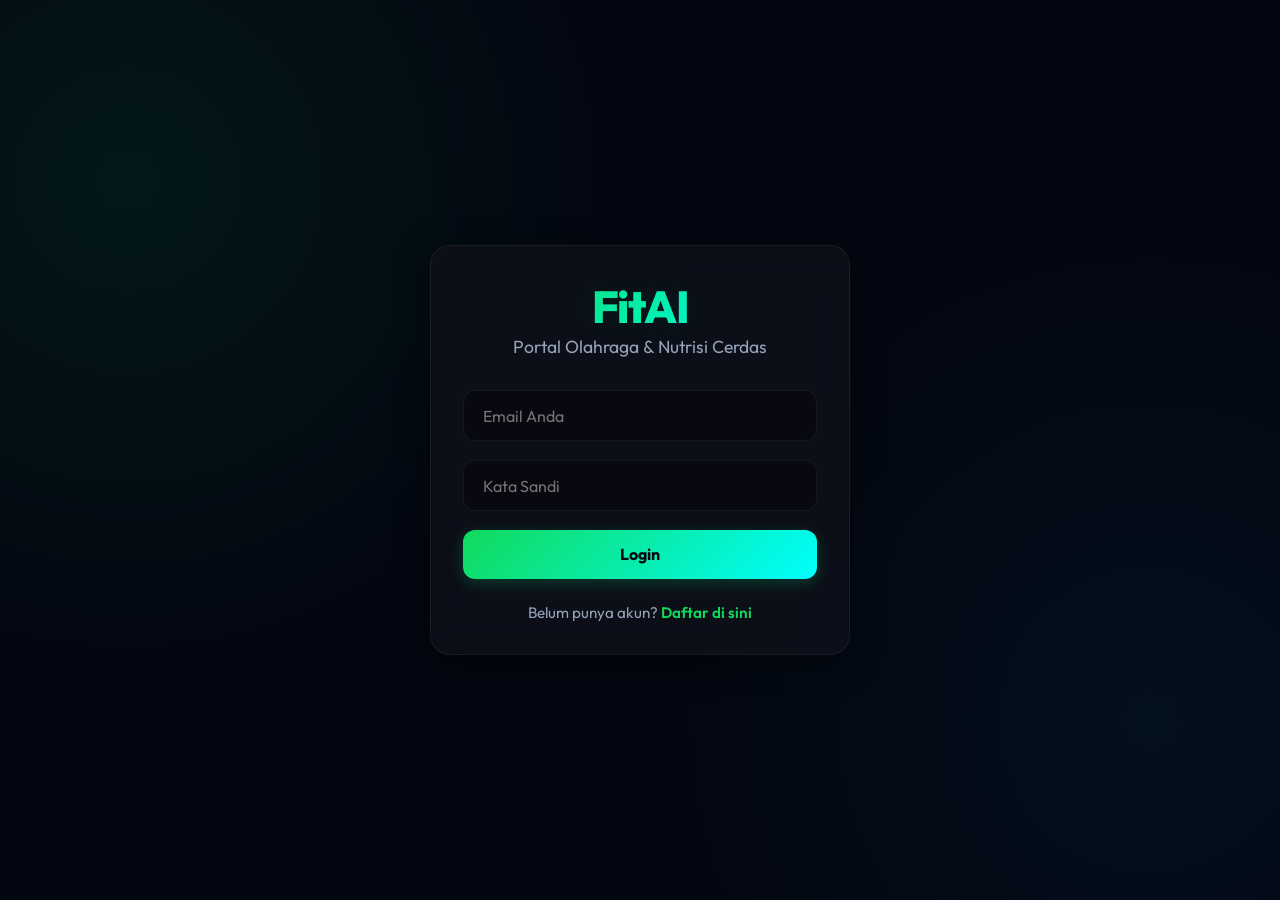
==== commit 447f0efc: "Fix: Add layout hiding rules, cache-busting, and protect session initials loading" ====
--- a/sports_app/index.html
+++ b/sports_app/index.html
@@ -5,7 +5,7 @@
     <meta name="viewport" content="width=device-width, initial-scale=1.0">
     <title>FitAI - Portal Olahraga & Nutrisi Cerdas</title>
     <link href="https://fonts.googleapis.com/css2?family=Outfit:wght@300;400;600;700;800&display=swap" rel="stylesheet">
-    <link rel="stylesheet" href="style.css">
+    <link rel="stylesheet" href="style.css?v=1.0.1">
 </head>
 <body>
     <!-- AUTHENTICATION PANELS (FULL SCREEN) -->
@@ -372,6 +372,6 @@
         </main>
     </div>
     
-    <script src="app.js"></script>
+    <script src="app.js?v=1.0.1"></script>
 </body>
 </html>
--- a/sports_app/style.css
+++ b/sports_app/style.css
@@ -103,10 +103,15 @@
 }
 
 .auth-panel {
+    display: none;
     width: 100%;
     max-width: 420px;
     text-align: center;
     animation: authFadeIn 0.6s cubic-bezier(0.16, 1, 0.3, 1) forwards;
+}
+
+.auth-panel.active {
+    display: block;
 }
 
 .auth-switch {
